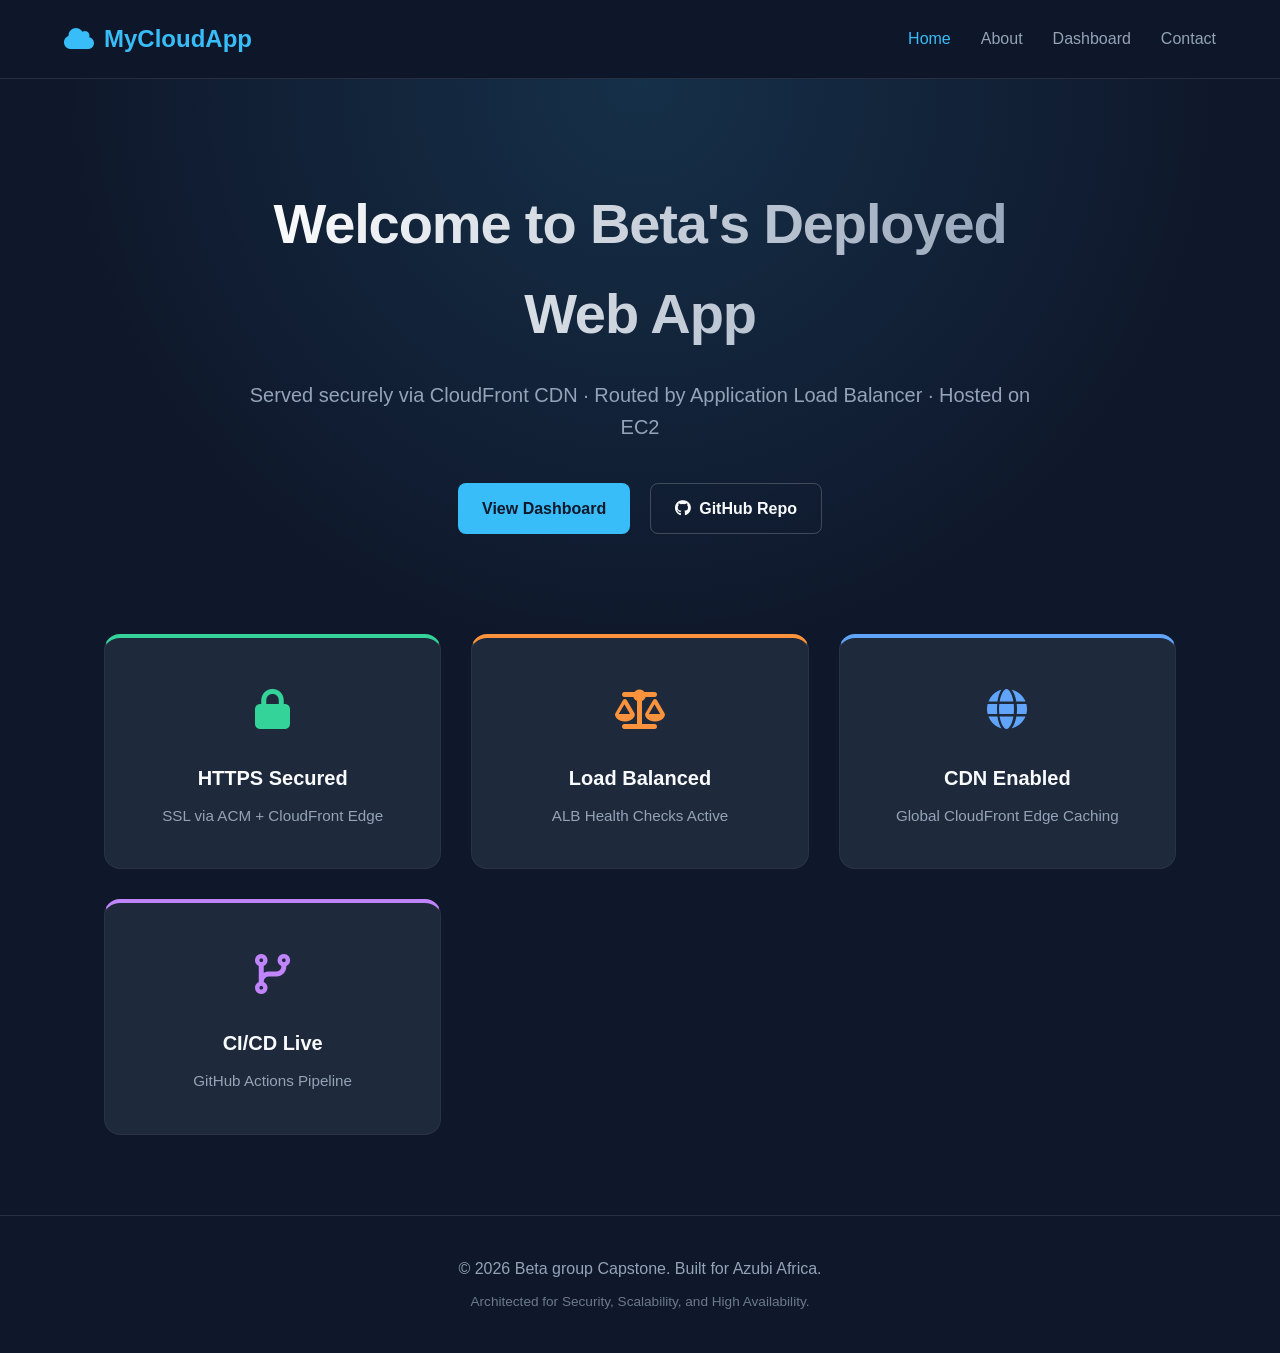
==== index.html @ 119392e4 "feat: finalized production HTML, CSS, and JS for pipeline" ====
<!DOCTYPE html>
<html lang="en">
<head>
    <meta charset="UTF-8">
    <meta name="viewport" content="width=device-width, initial-scale=1.0">
    <meta name="description" content="Secure, scalable, and highly available web application deployed on AWS.">
    <title>MyCloudApp | AWS Capstone Deployment</title>
    
    <!-- CSS served via S3/CloudFront -->
    <link rel="stylesheet" href="/assets/style.css">
    <!-- FontAwesome for professional icons -->
    <link rel="stylesheet" href="https://cdnjs.cloudflare.com/ajax/libs/font-awesome/6.4.0/css/all.min.css">
    
    <!-- JS served via S3/CloudFront -->
    <script src="/assets/script.js" defer></script>
</head>
<body>
    <!-- Navigation -->
    <nav class="navbar">
        <div class="logo">
            <i class="fa-solid fa-cloud"></i> MyCloudApp
        </div>
        <ul class="nav-links">
            <li><a href="#" class="active">Home</a></li>
            <li><a href="#">About</a></li>
            <li><a href="#">Dashboard</a></li>
            <li><a href="#">Contact</a></li>
        </ul>
    </nav>

    <!-- Hero Section -->
    <header class="hero">
        <div class="hero-content">
            <h1>Welcome to Beta's Deployed Web App</h1>
            <p>Served securely via CloudFront CDN · Routed by Application Load Balancer · Hosted on EC2</p>
            <div class="hero-buttons">
                <a href="#" class="btn btn-primary">View Dashboard</a>
                <a href="https://github.com/AmoahEmmanuelLarbi/AZUBI_AFRICA_BETA_aws-secure-scalable-webapp" target="_blank" class="btn btn-secondary"><i class="fa-brands fa-github"></i> GitHub Repo</a>
            </div>
        </div>
    </header>

    <!-- Architecture Features -->
    <section class="features">
        <div class="card card-green">
            <div class="icon-wrapper"><i class="fa-solid fa-lock"></i></div>
            <h3>HTTPS Secured</h3>
            <p>SSL via ACM + CloudFront Edge</p>
        </div>
        <div class="card card-orange">
            <div class="icon-wrapper"><i class="fa-solid fa-scale-balanced"></i></div>
            <h3>Load Balanced</h3>
            <p>ALB Health Checks Active</p>
        </div>
        <div class="card card-blue">
            <div class="icon-wrapper"><i class="fa-solid fa-globe"></i></div>
            <h3>CDN Enabled</h3>
            <p>Global CloudFront Edge Caching</p>
        </div>
        <div class="card card-purple">
            <div class="icon-wrapper"><i class="fa-solid fa-code-branch"></i></div>
            <h3>CI/CD Live</h3>
            <p>GitHub Actions Pipeline</p>
        </div>
    </section>

    <!-- Footer -->
    <footer>
        <p>&copy; <span id="year"></span> Beta group Capstone. Built for Azubi Africa.</p>
        <p class="footer-sub">Architected for Security, Scalability, and High Availability.</p>
    </footer>
</body>
</html>
---- assets/style.css ----
/* =========================================
   Base Reset & Variables
   ========================================= */
   :root {
    --bg-dark: #0f172a;
    --bg-card: #1e293b;
    --text-main: #f8fafc;
    --text-muted: #94a3b8;
    --primary: #38bdf8;
    --primary-hover: #0ea5e9;
}

* {
    margin: 0;
    padding: 0;
    box-sizing: border-box;
    font-family: 'Segoe UI', Roboto, Helvetica, Arial, sans-serif;
}

body {
    background-color: var(--bg-dark);
    color: var(--text-main);
    line-height: 1.6;
    min-height: 100vh;
    display: flex;
    flex-direction: column;
}

/* =========================================
   Navigation
   ========================================= */
.navbar {
    display: flex;
    justify-content: space-between;
    align-items: center;
    padding: 20px 5%;
    background-color: rgba(15, 23, 42, 0.95);
    border-bottom: 1px solid rgba(255, 255, 255, 0.1);
    position: sticky;
    top: 0;
    z-index: 100;
    backdrop-filter: blur(10px);
}

.logo {
    font-size: 1.5rem;
    font-weight: 700;
    color: var(--primary);
    display: flex;
    align-items: center;
    gap: 10px;
}

.nav-links {
    list-style: none;
    display: flex;
    gap: 30px;
}

.nav-links a {
    color: var(--text-muted);
    text-decoration: none;
    font-weight: 500;
    transition: color 0.3s ease;
}

.nav-links a:hover,
.nav-links a.active {
    color: var(--primary);
}

/* =========================================
   Hero Section
   ========================================= */
.hero {
    text-align: center;
    padding: 100px 20px;
    background: radial-gradient(circle at 50% 0%, rgba(56, 189, 248, 0.15) 0%, transparent 70%);
    flex: 1;
}

.hero-content {
    max-width: 800px;
    margin: 0 auto;
}

.hero h1 {
    font-size: 3.5rem;
    font-weight: 800;
    margin-bottom: 20px;
    letter-spacing: -0.02em;
    background: linear-gradient(to right, #fff, #94a3b8);
    -webkit-background-clip: text;
    -webkit-text-fill-color: transparent;
}

.hero p {
    font-size: 1.25rem;
    color: var(--text-muted);
    margin-bottom: 40px;
}

/* Buttons */
.hero-buttons {
    display: flex;
    justify-content: center;
    gap: 20px;
}

.btn {
    padding: 12px 24px;
    border-radius: 8px;
    text-decoration: none;
    font-weight: 600;
    transition: all 0.3s ease;
    display: inline-flex;
    align-items: center;
    gap: 8px;
}

.btn-primary {
    background-color: var(--primary);
    color: var(--bg-dark);
}

.btn-primary:hover {
    background-color: var(--primary-hover);
    transform: translateY(-2px);
}

.btn-secondary {
    background-color: transparent;
    color: var(--text-main);
    border: 1px solid rgba(255, 255, 255, 0.2);
}

.btn-secondary:hover {
    background-color: rgba(255, 255, 255, 0.05);
    transform: translateY(-2px);
}

/* =========================================
   Feature Cards
   ========================================= */
.features {
    display: grid;
    grid-template-columns: repeat(auto-fit, minmax(250px, 1fr));
    gap: 30px;
    padding: 0 5% 80px 5%;
    max-width: 1200px;
    margin: 0 auto;
    width: 100%;
}

.card {
    background-color: var(--bg-card);
    padding: 40px 30px;
    border-radius: 16px;
    text-align: center;
    border: 1px solid rgba(255, 255, 255, 0.05);
    transition: transform 0.3s ease, box-shadow 0.3s ease;
    position: relative;
    overflow: hidden;
}

.card:hover {
    transform: translateY(-10px);
    box-shadow: 0 20px 40px rgba(0, 0, 0, 0.4);
}

.icon-wrapper {
    font-size: 2.5rem;
    margin-bottom: 20px;
}

.card h3 {
    font-size: 1.25rem;
    margin-bottom: 10px;
}

.card p {
    color: var(--text-muted);
    font-size: 0.95rem;
}

/* Card Specific Colors */
.card-green .icon-wrapper { color: #34d399; }
.card-green { border-top: 4px solid #34d399; }

.card-orange .icon-wrapper { color: #fb923c; }
.card-orange { border-top: 4px solid #fb923c; }

.card-blue .icon-wrapper { color: #60a5fa; }
.card-blue { border-top: 4px solid #60a5fa; }

.card-purple .icon-wrapper { color: #c084fc; }
.card-purple { border-top: 4px solid #c084fc; }

/* =========================================
   Footer
   ========================================= */
footer {
    text-align: center;
    padding: 40px 20px;
    border-top: 1px solid rgba(255, 255, 255, 0.1);
    color: var(--text-muted);
}

.footer-sub {
    margin-top: 10px;
    font-size: 0.85rem;
    opacity: 0.7;
}

/* Responsive Design */
@media (max-width: 768px) {
    .hero h1 { font-size: 2.5rem; }
    .hero-buttons { flex-direction: column; }
    .nav-links { display: none; } /* In a real app, you'd add a hamburger menu here */
}
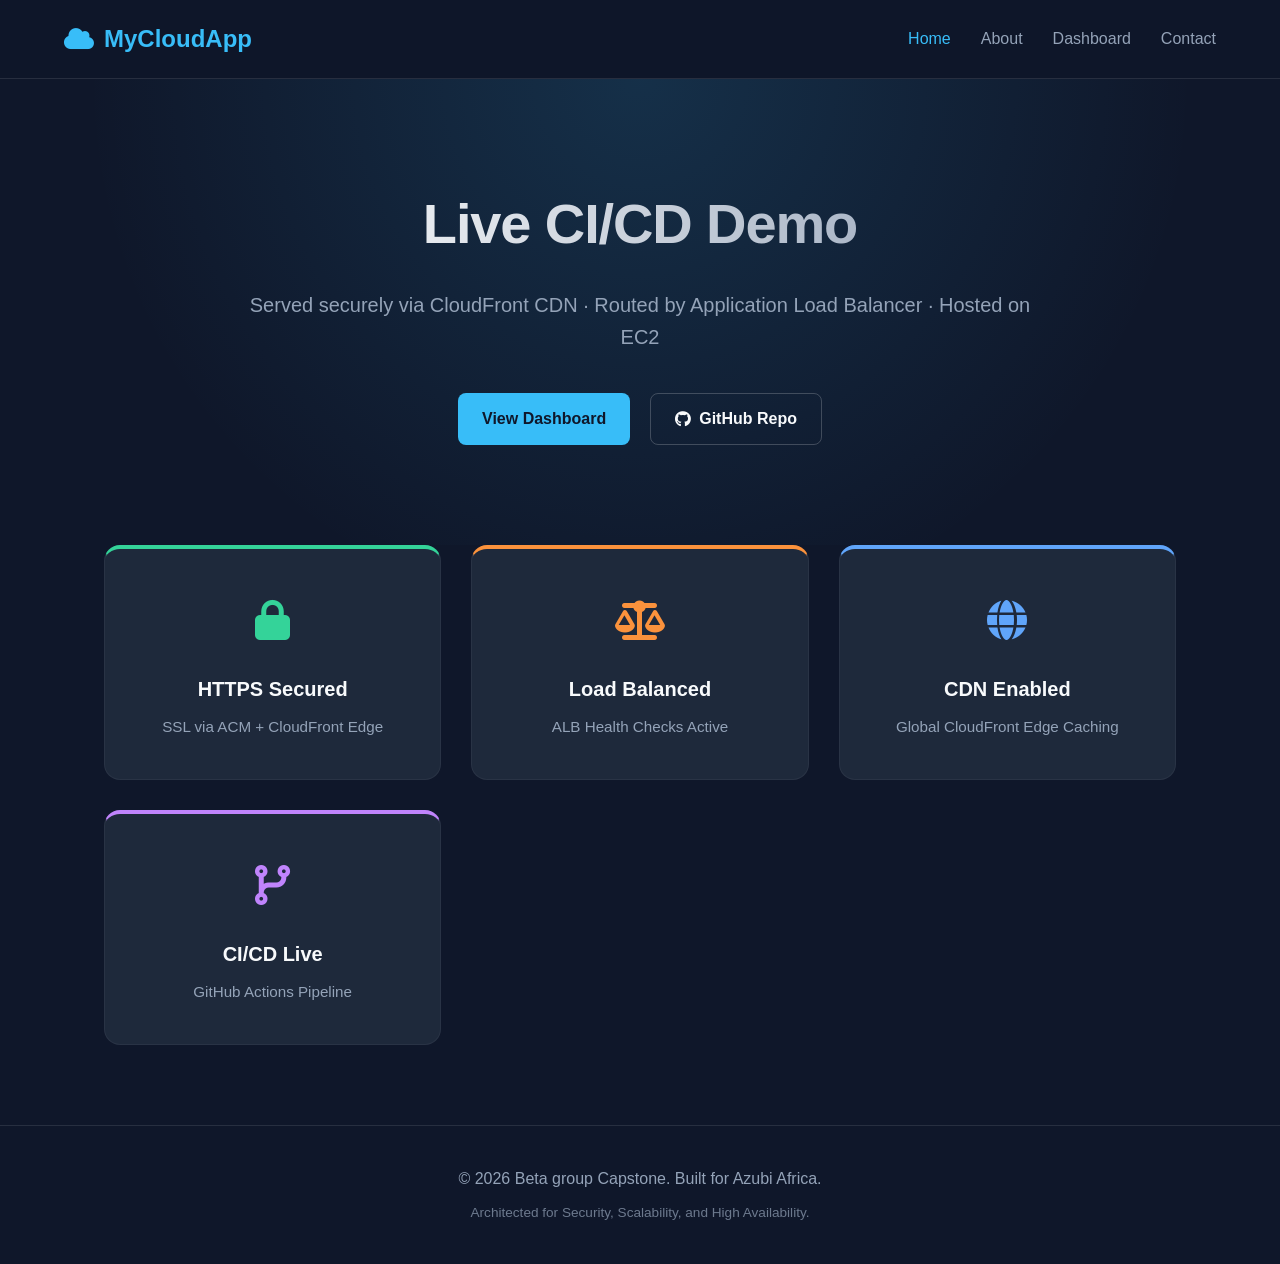
==== commit cf413b95: "Update index.html" ====
--- a/index.html
+++ b/index.html
@@ -31,7 +31,7 @@
     <!-- Hero Section -->
     <header class="hero">
         <div class="hero-content">
-            <h1>Welcome to Beta's Deployed Web App</h1>
+            <h1>Live CI/CD Demo</h1>
             <p>Served securely via CloudFront CDN · Routed by Application Load Balancer · Hosted on EC2</p>
             <div class="hero-buttons">
                 <a href="#" class="btn btn-primary">View Dashboard</a>
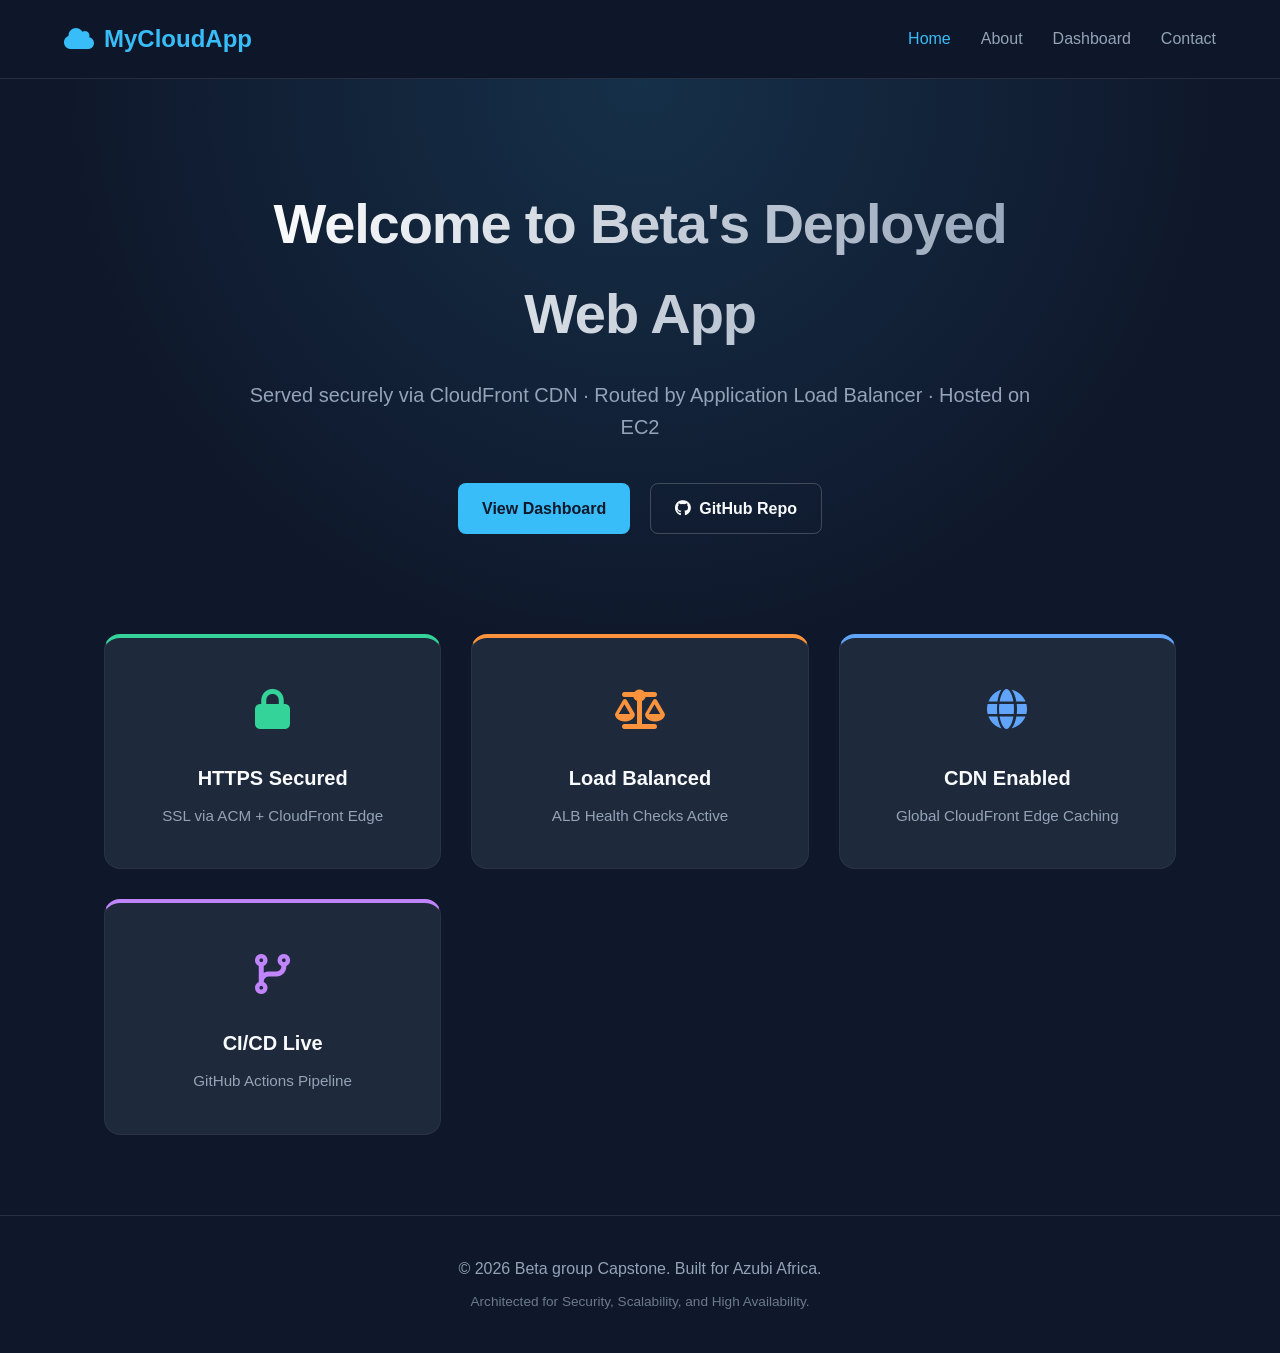
==== commit d57240fe: "Update index.html" ====
--- a/index.html
+++ b/index.html
@@ -31,7 +31,7 @@
     <!-- Hero Section -->
     <header class="hero">
         <div class="hero-content">
-            <h1>Live CI/CD Demo</h1>
+            <h1>Welcome to Beta's Deployed Web App</h1>
             <p>Served securely via CloudFront CDN · Routed by Application Load Balancer · Hosted on EC2</p>
             <div class="hero-buttons">
                 <a href="#" class="btn btn-primary">View Dashboard</a>
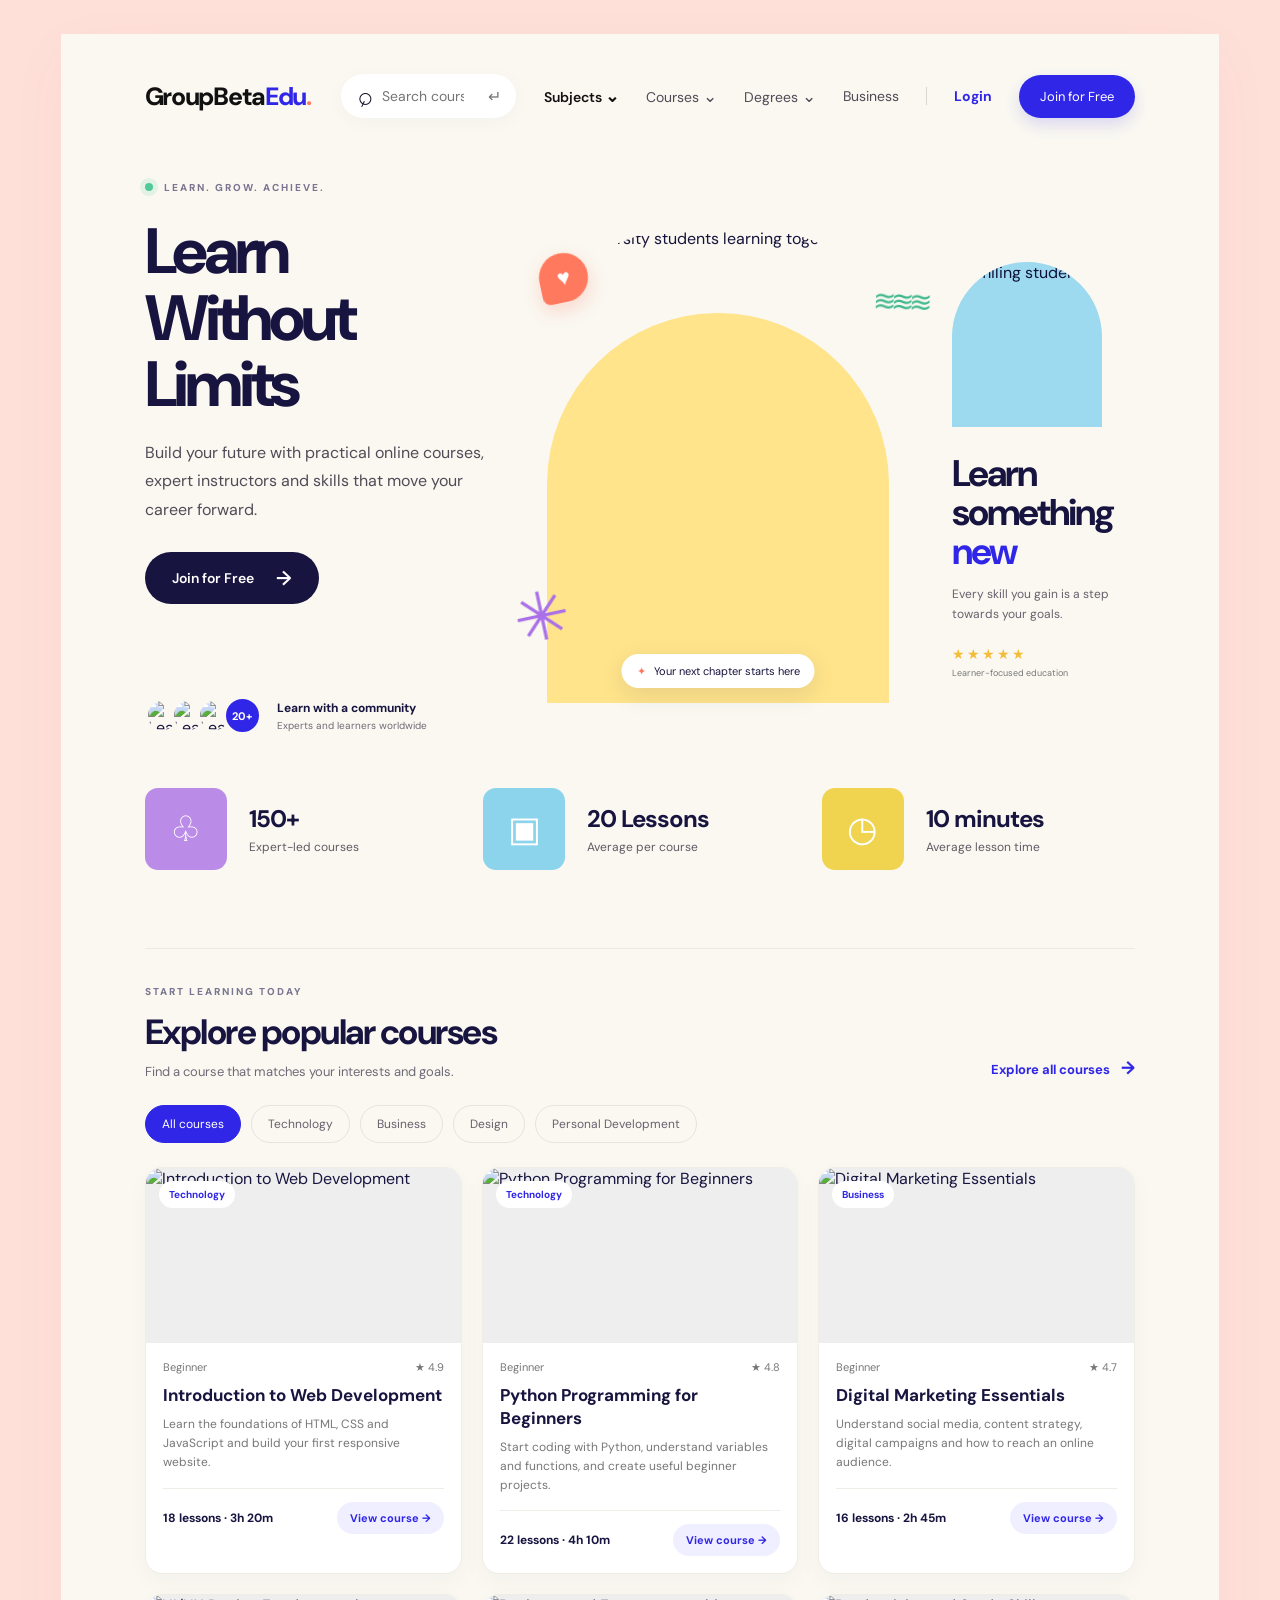
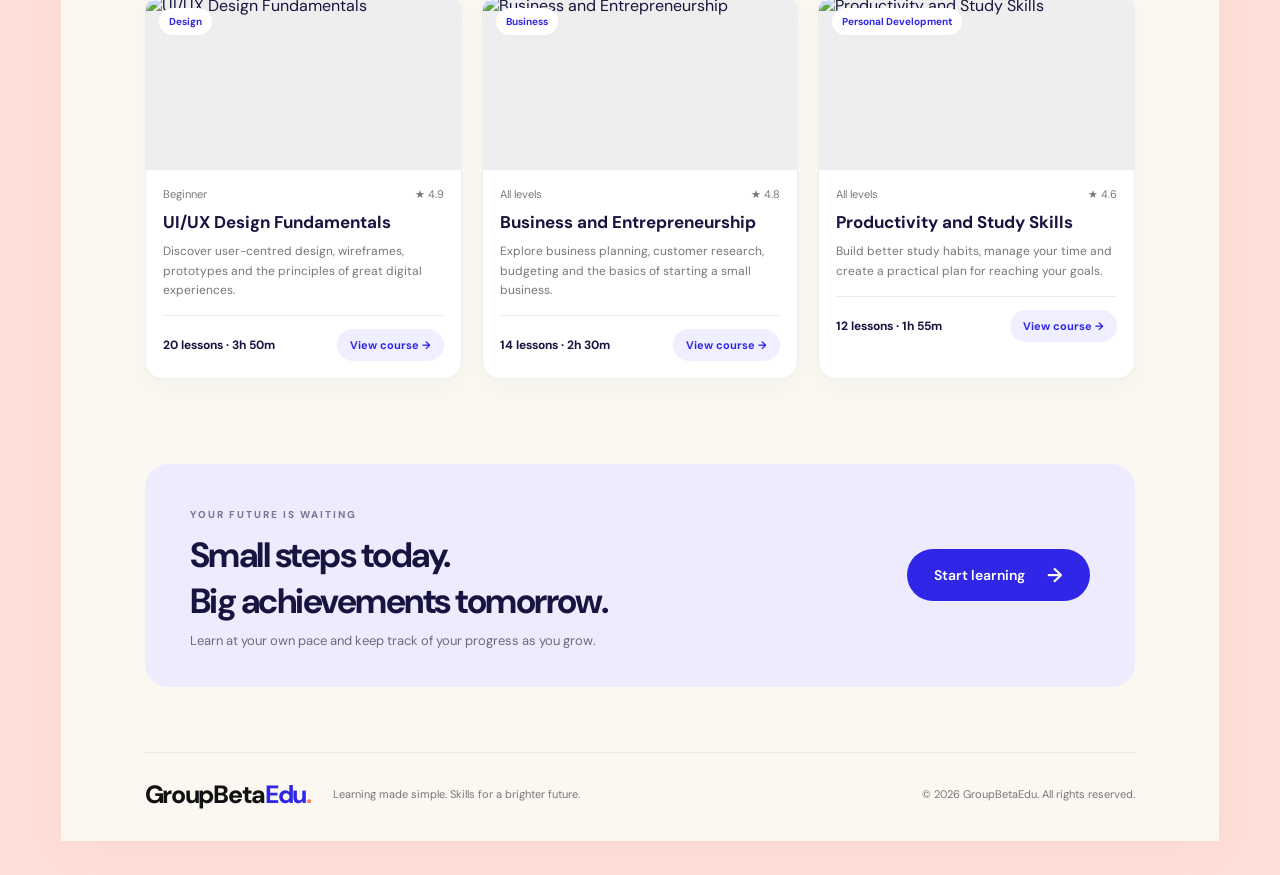
==== commit 8ff8ad4c: "feat: update html home page" ====
--- a/index.html
+++ b/index.html
@@ -1,74 +1,153 @@
 <!DOCTYPE html>
 <html lang="en">
 <head>
-    <meta charset="UTF-8">
-    <meta name="viewport" content="width=device-width, initial-scale=1.0">
-    <meta name="description" content="Secure, scalable, and highly available web application deployed on AWS.">
-    <title>MyCloudApp | AWS Capstone Deployment</title>
-    
-    <!-- CSS served via S3/CloudFront -->
-    <link rel="stylesheet" href="/assets/style.css">
-    <!-- FontAwesome for professional icons -->
-    <link rel="stylesheet" href="https://cdnjs.cloudflare.com/ajax/libs/font-awesome/6.4.0/css/all.min.css">
-    
-    <!-- JS served via S3/CloudFront -->
-    <script src="/assets/script.js" defer></script>
+  <meta charset="UTF-8">
+  <meta name="viewport" content="width=device-width, initial-scale=1.0">
+  <meta name="description" content="GroupBetaEdu - learn new skills with flexible online courses.">
+  <title>GroupBetaEdu | Learn Without Limits</title>
+  <link rel="preconnect" href="https://fonts.googleapis.com">
+  <link rel="preconnect" href="https://fonts.gstatic.com" crossorigin>
+  <link href="https://fonts.googleapis.com/css2?family=DM+Sans:wght@400;500;600;700;800&display=swap" rel="stylesheet">
+  <link rel="stylesheet" href="styles.css">
 </head>
 <body>
-    <!-- Navigation -->
-    <nav class="navbar">
-        <div class="logo">
-            <i class="fa-solid fa-cloud"></i> MyCloudApp
+  <main class="page-shell">
+    <header class="navbar">
+      <a class="brand" href="#" aria-label="GroupBetaEdu home">GroupBeta<span>Edu</span><b>.</b></a>
+      <form class="search-box" id="searchForm">
+        <span aria-hidden="true">⌕</span>
+        <input id="courseSearch" type="search" placeholder="Search courses" aria-label="Search courses">
+        <button type="submit" aria-label="Search">↵</button>
+      </form>
+      <button class="menu-toggle" id="menuToggle" aria-label="Open navigation" aria-expanded="false">☰</button>
+      <nav class="nav-links" id="navLinks">
+        <div class="nav-dropdown">
+          <button class="nav-item dropdown-toggle" data-menu="subjectsMenu">Subjects <span>⌄</span></button>
+          <div class="dropdown-menu" id="subjectsMenu">
+            <button data-category="Technology">Technology</button>
+            <button data-category="Business">Business</button>
+            <button data-category="Design">Design</button>
+            <button data-category="Personal Development">Personal Development</button>
+          </div>
         </div>
-        <ul class="nav-links">
-            <li><a href="#" class="active">Home</a></li>
-            <li><a href="#">About</a></li>
-            <li><a href="#">Dashboard</a></li>
-            <li><a href="#">Contact</a></li>
-        </ul>
-    </nav>
-
-    <!-- Hero Section -->
-    <header class="hero">
-        <div class="hero-content">
-            <h1>Welcome to Beta's Deployed Web App</h1>
-            <p>Served securely via CloudFront CDN · Routed by Application Load Balancer · Hosted on EC2</p>
-            <div class="hero-buttons">
-                <a href="#" class="btn btn-primary">View Dashboard</a>
-                <a href="https://github.com/AmoahEmmanuelLarbi/AZUBI_AFRICA_BETA_aws-secure-scalable-webapp" target="_blank" class="btn btn-secondary"><i class="fa-brands fa-github"></i> GitHub Repo</a>
-            </div>
-        </div>
+        <a class="nav-item" href="#courses">Courses <span>⌄</span></a>
+        <a class="nav-item" href="#degrees">Degrees <span>⌄</span></a>
+        <a class="nav-item" href="#business">Business</a>
+        <button class="login-link" id="loginBtn">Login</button>
+        <button class="join-nav" id="joinBtn">Join for Free</button>
+      </nav>
     </header>
 
-    <!-- Architecture Features -->
-    <section class="features">
-        <div class="card card-green">
-            <div class="icon-wrapper"><i class="fa-solid fa-lock"></i></div>
-            <h3>HTTPS Secured</h3>
-            <p>SSL via ACM + CloudFront Edge</p>
+    <section class="hero">
+      <div class="hero-copy">
+        <div class="eyebrow"><span class="live-dot"></span> LEARN. GROW. ACHIEVE.</div>
+        <h1>Learn Without<br>Limits</h1>
+        <p class="hero-description">Build your future with practical online courses, expert instructors and skills that move your career forward.</p>
+        <button class="primary-cta" id="heroJoin">Join for Free <span>→</span></button>
+        <div class="expert-row">
+          <div class="avatar-stack">
+            <img src="https://images.unsplash.com/photo-1534528741775-53994a69daeb?w=90&h=90&fit=crop&crop=faces" alt="Learner">
+            <img src="https://images.unsplash.com/photo-1500648767791-00dcc994a43e?w=90&h=90&fit=crop&crop=faces" alt="Learner">
+            <img src="https://images.unsplash.com/photo-1544005313-94ddf0286df2?w=90&h=90&fit=crop&crop=faces" alt="Learner">
+            <span>20+</span>
+          </div>
+          <div><strong>Learn with a community</strong><small>Experts and learners worldwide</small></div>
         </div>
-        <div class="card card-orange">
-            <div class="icon-wrapper"><i class="fa-solid fa-scale-balanced"></i></div>
-            <h3>Load Balanced</h3>
-            <p>ALB Health Checks Active</p>
+      </div>
+
+      <div class="hero-visual">
+        <div class="hero-blob"></div>
+        <div class="floating-heart">♥</div>
+        <div class="floating-spark">✳</div>
+        <div class="floating-waves">≋≋≋</div>
+        <img class="main-student" src="https://images.unsplash.com/photo-1523240795612-9a054b0db644?w=850&h=1050&fit=crop&crop=faces" alt="Happy university students learning together">
+        <div class="image-caption"><span>✦</span> Your next chapter starts here</div>
+      </div>
+
+      <aside class="success-card">
+        <div class="success-photo">
+          <img src="https://images.unsplash.com/photo-1517841905240-472988babdf9?w=420&h=420&fit=crop&crop=faces" alt="Smiling student">
         </div>
-        <div class="card card-blue">
-            <div class="icon-wrapper"><i class="fa-solid fa-globe"></i></div>
-            <h3>CDN Enabled</h3>
-            <p>Global CloudFront Edge Caching</p>
-        </div>
-        <div class="card card-purple">
-            <div class="icon-wrapper"><i class="fa-solid fa-code-branch"></i></div>
-            <h3>CI/CD Live</h3>
-            <p>GitHub Actions Pipeline</p>
-        </div>
+        <strong class="success-number">Learn<br>something<br><em>new</em></strong>
+        <p>Every skill you gain is a step towards your goals.</p>
+        <div class="success-rating"><span>★★★★★</span> Learner-focused education</div>
+      </aside>
     </section>
 
-    <!-- Footer -->
-    <footer>
-        <p>&copy; <span id="year"></span> Beta group Capstone. Built for Azubi Africa.</p>
-        <p class="footer-sub">Architected for Security, Scalability, and High Availability.</p>
+    <section class="stats" aria-label="Learning platform highlights">
+      <article class="stat-item">
+        <div class="stat-icon purple">♧</div>
+        <div><strong>150+</strong><p>Expert-led courses</p></div>
+      </article>
+      <article class="stat-item">
+        <div class="stat-icon blue">▣</div>
+        <div><strong>20 Lessons</strong><p>Average per course</p></div>
+      </article>
+      <article class="stat-item">
+        <div class="stat-icon yellow">◷</div>
+        <div><strong>10 minutes</strong><p>Average lesson time</p></div>
+      </article>
+    </section>
+
+    <section class="courses-section" id="courses">
+      <div class="section-heading">
+        <div><span class="section-kicker">START LEARNING TODAY</span><h2>Explore popular courses</h2><p>Find a course that matches your interests and goals.</p></div>
+        <a href="#allCourses" class="view-all">Explore all courses <span>→</span></a>
+      </div>
+      <div class="category-pills" id="categoryPills">
+        <button class="active" data-category="All">All courses</button>
+        <button data-category="Technology">Technology</button>
+        <button data-category="Business">Business</button>
+        <button data-category="Design">Design</button>
+        <button data-category="Personal Development">Personal Development</button>
+      </div>
+      <div class="course-grid" id="courseGrid"></div>
+      <p class="empty-state" id="emptyState" hidden>No courses match your search. Try another keyword.</p>
+    </section>
+
+    <section class="learning-banner" id="degrees">
+      <div><span class="section-kicker">YOUR FUTURE IS WAITING</span><h2>Small steps today.<br>Big achievements tomorrow.</h2><p>Learn at your own pace and keep track of your progress as you grow.</p></div>
+      <button class="primary-cta" id="bannerJoin">Start learning <span>→</span></button>
+    </section>
+
+    <footer id="business">
+      <a class="brand" href="#">GroupBeta<span>Edu</span><b>.</b></a>
+      <p>Learning made simple. Skills for a brighter future.</p>
+      <span>© <span id="year"></span> GroupBetaEdu. All rights reserved.</span>
     </footer>
+  </main>
+
+  <div class="modal-backdrop" id="authModal" hidden>
+    <section class="auth-modal" role="dialog" aria-modal="true" aria-labelledby="modalTitle">
+      <button class="modal-close" id="modalClose" aria-label="Close dialog">×</button>
+      <div class="modal-mark">GB<span>.</span></div>
+      <h2 id="modalTitle">Join GroupBetaEdu</h2>
+      <p id="modalIntro">Create your free learner account and start exploring courses.</p>
+      <form id="authForm">
+        <label id="nameLabel">Full name<input id="fullName" type="text" placeholder="Enter your name" required></label>
+        <label>Email address<input id="email" type="email" placeholder="you@example.com" required></label>
+        <label>Password<input id="password" type="password" placeholder="At least 6 characters" minlength="6" required></label>
+        <button class="primary-cta modal-submit" type="submit" id="authSubmit">Create free account</button>
+      </form>
+      <p class="modal-switch" id="modalSwitch">Already have an account? <button type="button" id="switchAuth">Login</button></p>
+      <p class="form-message" id="formMessage" role="status"></p>
+      <small class="demo-note">Demo interface: account details are not sent to a server.</small>
+    </section>
+  </div>
+
+  <div class="modal-backdrop" id="courseModal" hidden>
+    <section class="course-modal" role="dialog" aria-modal="true" aria-labelledby="courseModalTitle">
+      <button class="modal-close" id="courseModalClose" aria-label="Close dialog">×</button>
+      <img id="courseModalImage" src="" alt="">
+      <span class="course-category" id="courseModalCategory"></span>
+      <h2 id="courseModalTitle"></h2>
+      <p id="courseModalDescription"></p>
+      <div class="course-modal-meta" id="courseModalMeta"></div>
+      <button class="primary-cta" id="enrolCourseBtn">Enrol in this course <span>→</span></button>
+      <p class="form-message" id="enrolMessage" role="status"></p>
+    </section>
+  </div>
+  <div class="toast" id="toast" role="status"></div>
+  <script src="app.js"></script>
 </body>
-</html>
-
+</html>
--- a/styles.css
+++ b/styles.css
@@ -0,0 +1,89 @@
+*{box-sizing:border-box;margin:0;padding:0}
+:root{--ink:#17143f;--purple:#3026e8;--peach:#ffe0d9;--cream:#faf8f1;--muted:#6e6b78;--green:#41b98b}
+html{scroll-behavior:smooth}
+body{font-family:"DM Sans",Arial,sans-serif;background:var(--peach);color:var(--ink);padding:34px 4.8%}
+button,input{font:inherit}
+button,a{-webkit-tap-highlight-color:transparent}
+button{cursor:pointer}
+.page-shell{max-width:1440px;margin:auto;background:var(--cream);padding:30px clamp(24px,6.5vw,88px) 0;overflow:hidden;box-shadow:0 18px 60px #5b30200a}
+.navbar{height:64px;display:flex;align-items:center;gap:28px;position:relative;z-index:10}
+.brand{font-size:25px;font-weight:800;letter-spacing:-1.3px;text-decoration:none;color:#111}
+.brand span{color:var(--purple)}.brand b{color:#ff795f}
+.search-box{height:44px;width:265px;border-radius:30px;background:#fff;display:flex;align-items:center;padding:0 15px;gap:10px;margin-left:2px;box-shadow:0 4px 20px #1b174008}
+.search-box span{font-size:26px;line-height:1;color:#16152c;transform:rotate(-20deg)}
+.search-box input{border:0;outline:0;background:transparent;width:100%;font-size:14px;color:var(--ink)}
+.search-box button{border:0;background:none;color:#777;font-size:16px}
+.nav-links{margin-left:auto;display:flex;align-items:center;gap:27px}
+.nav-item{border:0;background:none;color:#4d4b55;text-decoration:none;font-size:14px;white-space:nowrap}
+.nav-item:first-child{color:#111;font-weight:600}.nav-item span{font-size:17px}
+.nav-dropdown{position:relative}.dropdown-menu{display:none;position:absolute;top:32px;left:-14px;min-width:190px;background:#fff;padding:9px;border-radius:14px;box-shadow:0 12px 35px #17143f20}
+.dropdown-menu.open{display:grid}.dropdown-menu button{border:0;background:#fff;text-align:left;padding:11px;border-radius:8px;color:var(--ink)}.dropdown-menu button:hover{background:#f1efff;color:var(--purple)}
+.login-link{border:0;border-left:1px solid #d8d4ce;padding-left:27px;background:none;color:var(--purple);font-weight:700;font-size:14px}
+.join-nav{background:var(--purple);color:#fff;border:0;border-radius:30px;padding:13px 21px;font-size:13px;white-space:nowrap;box-shadow:0 7px 15px #3026e826}
+.menu-toggle{display:none;margin-left:auto;border:0;background:none;font-size:25px;color:var(--ink)}
+.hero{display:grid;grid-template-columns:1.02fr 1.25fr .55fr;gap:25px;align-items:center;min-height:620px;padding:35px 0 5px}
+.hero-copy{padding:10px 0 0;position:relative;z-index:2}
+.eyebrow,.section-kicker{font-size:10px;letter-spacing:2px;font-weight:800;color:#7a7591}
+.live-dot{display:inline-block;width:8px;height:8px;background:#51c99b;border-radius:50%;margin-right:7px;box-shadow:0 0 0 5px #51c99b22}
+.hero h1{font-size:clamp(48px,5vw,75px);line-height:1.04;letter-spacing:-4px;margin:25px 0 20px;font-weight:800}
+.hero-description{font-size:16px;line-height:1.8;color:#4f4c57;max-width:365px}
+.primary-cta{border:0;background:#17143f;color:white;border-radius:40px;padding:17px 27px;margin-top:27px;font-weight:600;font-size:14px;display:inline-flex;align-items:center;gap:22px;transition:.2s}
+.primary-cta:hover{background:var(--purple);transform:translateY(-2px);box-shadow:0 9px 22px #3026e82b}
+.primary-cta span{font-size:20px;line-height:12px}
+.expert-row{display:flex;align-items:center;gap:15px;margin-top:92px}
+.avatar-stack{display:flex;align-items:center}.avatar-stack img{width:35px;height:35px;object-fit:cover;border:3px solid var(--cream);border-radius:50%;margin-right:-9px}
+.avatar-stack span{width:39px;height:39px;border-radius:50%;background:var(--purple);color:#fff;border:3px solid var(--cream);display:grid;place-items:center;font-size:11px;font-weight:700}
+.expert-row strong{display:block;font-size:12px}.expert-row small{display:block;color:var(--muted);font-size:10px;margin-top:3px}
+.hero-visual{height:500px;position:relative;display:flex;align-items:flex-end;justify-content:center}
+.hero-blob{position:absolute;width:min(82%,370px);height:390px;bottom:0;background:#ffe48b;border-radius:190px 190px 0 0}
+.main-student{position:relative;z-index:1;width:100%;height:475px;object-fit:cover;object-position:center 25%;border-radius:180px 180px 0 0;mix-blend-mode:multiply;mask-image:linear-gradient(to bottom,#000 0%,#000 88%,transparent 100%)}
+.floating-heart{position:absolute;z-index:2;top:50px;left:7%;background:#ff795f;color:white;width:49px;height:49px;border-radius:50% 50% 50% 8px;display:grid;place-items:center;font-size:22px;transform:rotate(-12deg);box-shadow:0 7px 18px #ff795f40}
+.floating-spark{position:absolute;z-index:2;bottom:42px;left:1%;font-size:67px;color:#aa70e8;transform:rotate(-12deg)}
+.floating-waves{position:absolute;z-index:2;top:80px;right:0;color:#3eb78d;font-size:28px;letter-spacing:-5px;transform:rotate(2deg)}
+.image-caption{position:absolute;z-index:3;bottom:15px;left:50%;transform:translateX(-50%);white-space:nowrap;background:#fff;padding:10px 15px;border-radius:30px;font-size:11px;box-shadow:0 7px 25px #1b17401a}.image-caption span{color:#ff795f;margin-right:5px}
+.success-card{align-self:center;padding-top:35px}
+.success-photo{width:150px;height:165px;border-radius:90px 90px 0 0;background:#9dd9ef;overflow:hidden;margin-bottom:27px}
+.success-photo img{width:100%;height:100%;object-fit:cover;mix-blend-mode:multiply}
+.success-number{font-size:37px;line-height:1.05;letter-spacing:-2px;display:block}.success-number em{font-style:normal;color:var(--purple)}
+.success-card p{font-size:12px;line-height:1.7;color:#65616c;margin-top:13px;max-width:175px}
+.success-rating{font-size:9px;color:#777;margin-top:20px}.success-rating span{color:#f4bd38;display:block;font-size:14px;letter-spacing:2px;margin-bottom:4px}
+.stats{display:grid;grid-template-columns:repeat(3,1fr);gap:25px;padding:40px 0 78px}
+.stat-item{display:flex;align-items:center;gap:22px}
+.stat-icon{width:82px;height:82px;border-radius:13px;display:grid;place-items:center;font-size:35px;color:white}
+.stat-icon.purple{background:#bb8be8}.stat-icon.blue{background:#8bd4eb}.stat-icon.yellow{background:#f0d34f}
+.stat-item strong{font-size:24px;letter-spacing:-1px}.stat-item p{font-size:12px;color:#5e5b64;margin-top:5px}
+.courses-section{padding:30px 0 85px;border-top:1px solid #eee9df}
+.section-heading{display:flex;justify-content:space-between;align-items:end;gap:20px;margin-bottom:25px}
+.section-heading h2,.learning-banner h2{font-size:35px;letter-spacing:-1.5px;margin-top:9px}
+.section-heading p,.learning-banner p{font-size:13px;color:var(--muted);margin-top:8px}
+.view-all{color:var(--purple);text-decoration:none;font-size:13px;font-weight:700}.view-all span{font-size:18px;margin-left:8px}
+.category-pills{display:flex;gap:10px;flex-wrap:wrap;margin-bottom:24px}
+.category-pills button{border:1px solid #e8e3dc;background:transparent;border-radius:30px;padding:10px 16px;color:#66616d;font-size:12px}
+.category-pills button.active,.category-pills button:hover{background:var(--purple);border-color:var(--purple);color:#fff}
+.course-grid{display:grid;grid-template-columns:repeat(3,1fr);gap:20px}
+.course-card{background:#fff;border-radius:17px;overflow:hidden;border:1px solid #f0ece6;transition:.25s;box-shadow:0 8px 25px #17143f08}
+.course-card:hover{transform:translateY(-5px);box-shadow:0 16px 35px #17143f12}
+.course-image{height:175px;position:relative;background:#eee}.course-image img{width:100%;height:100%;object-fit:cover}
+.course-tag{position:absolute;top:13px;left:13px;background:#fff;padding:7px 10px;border-radius:20px;font-size:10px;font-weight:700;color:var(--purple)}
+.course-content{padding:17px}.course-meta{display:flex;justify-content:space-between;color:#777;font-size:11px}.course-content h3{font-size:17px;line-height:1.35;margin:10px 0 8px}.course-content p{font-size:12px;line-height:1.6;color:#777;min-height:38px}
+.course-bottom{display:flex;justify-content:space-between;align-items:center;margin-top:15px;padding-top:13px;border-top:1px solid #f0ede8}.course-bottom strong{font-size:12px}.course-bottom button{border:0;background:#f0efff;color:var(--purple);border-radius:20px;padding:9px 13px;font-size:11px;font-weight:700}
+.empty-state{color:var(--muted);padding:30px;text-align:center}
+.learning-banner{background:#eeebff;border-radius:24px;padding:38px 45px;display:flex;justify-content:space-between;align-items:center;margin-bottom:65px}
+.learning-banner .primary-cta{background:var(--purple);margin:0}
+footer{border-top:1px solid #eee9df;padding:25px 0 30px;display:flex;align-items:center;gap:22px;flex-wrap:wrap}
+footer p,footer>span{font-size:11px;color:#777}footer>span{margin-left:auto}
+.modal-backdrop{position:fixed;inset:0;background:#17143f88;z-index:30;display:grid;place-items:center;padding:20px}
+.modal-backdrop[hidden]{display:none}
+.auth-modal,.course-modal{position:relative;background:var(--cream);border-radius:22px;padding:34px;width:min(100%,440px);max-height:90vh;overflow:auto;box-shadow:0 25px 80px #0003}
+.modal-close{position:absolute;right:18px;top:14px;border:0;background:none;font-size:28px;color:#777}
+.modal-mark{width:43px;height:43px;background:var(--purple);color:#fff;border-radius:13px;display:grid;place-items:center;font-weight:800;margin-bottom:18px}.modal-mark span{color:#ffb19d}
+.auth-modal h2,.course-modal h2{font-size:25px;letter-spacing:-1px}.auth-modal>p,.course-modal>p{font-size:12px;color:#777;line-height:1.6;margin:8px 0 20px}
+.auth-modal label{display:block;font-size:11px;font-weight:700;margin-top:14px}.auth-modal input{display:block;width:100%;padding:13px 14px;border:1px solid #e4dfd8;border-radius:10px;background:#fff;margin-top:7px;outline-color:var(--purple);font-size:13px}
+.modal-submit{width:100%;justify-content:center;margin-top:22px}
+.modal-switch{text-align:center!important;margin:16px 0 0!important}.modal-switch button{border:0;background:none;color:var(--purple);font-weight:700}
+.form-message{font-size:12px;color:#26845f;min-height:16px;margin-top:12px}.demo-note{font-size:10px;color:#999}
+.course-modal{width:min(100%,520px)}.course-modal>img{width:100%;height:190px;object-fit:cover;border-radius:14px;margin-bottom:17px}.course-category{font-size:10px;color:var(--purple);font-weight:800;text-transform:uppercase;letter-spacing:1px}.course-modal h2{margin-top:7px}.course-modal-meta{font-size:12px;color:#777;margin-top:14px}
+.toast{position:fixed;bottom:24px;left:50%;transform:translate(-50%,20px);background:#17143f;color:#fff;padding:12px 20px;border-radius:30px;font-size:12px;opacity:0;pointer-events:none;transition:.25s;z-index:50}.toast.show{opacity:1;transform:translate(-50%,0)}
+@media(max-width:1100px){body{padding:20px}.navbar{gap:17px}.nav-links{gap:16px}.hero{grid-template-columns:1fr 1fr .45fr;gap:15px}.hero h1{font-size:58px}.success-photo{width:120px;height:140px}.success-number{font-size:30px}}
+@media(max-width:820px){.navbar{flex-wrap:wrap;height:auto;min-height:60px}.search-box{order:3;width:100%;margin:10px 0}.menu-toggle{display:block}.nav-links{display:none;position:absolute;top:58px;right:0;left:0;background:#fff;border-radius:16px;padding:18px;box-shadow:0 15px 40px #17143f20;align-items:stretch;flex-direction:column;gap:17px}.nav-links.open{display:flex}.login-link{border:0;padding:0;text-align:left}.join-nav{width:max-content}.dropdown-menu{position:static;box-shadow:none;background:#f8f7ff;margin-top:8px}.hero{grid-template-columns:1fr 1fr;min-height:unset;padding-top:45px}.hero-copy{grid-column:1;grid-row:1}.hero-visual{grid-column:2;grid-row:1;height:420px}.main-student{height:400px}.hero-blob{height:330px}.success-card{grid-column:1/-1;display:flex;align-items:center;gap:20px;padding:15px 0 0}.success-photo{width:85px;height:90px;margin:0;border-radius:50%}.success-number{font-size:24px}.success-card p{margin:0}.success-rating{display:none}.expert-row{margin-top:45px}.stats{padding:50px 0;gap:12px}.stat-item{gap:10px}.stat-icon{width:60px;height:60px;font-size:26px}.stat-item strong{font-size:18px}.course-grid{grid-template-columns:repeat(2,1fr)}}
+@media(max-width:560px){body{padding:0;background:var(--cream)}.page-shell{padding:18px 20px 0}.brand{font-size:23px}.hero{display:flex;flex-direction:column;align-items:stretch;padding-top:35px;gap:20px}.hero h1{font-size:55px;letter-spacing:-3px;margin:17px 0}.hero-description{font-size:14px}.hero-copy{order:1}.hero-visual{order:2;width:100%;height:360px;margin:auto;max-width:370px}.main-student{height:345px;width:85%}.hero-blob{height:285px;width:75%}.floating-waves{right:4%}.success-card{order:3;display:grid;grid-template-columns:75px 1fr;gap:7px 15px;padding:8px 0 20px}.success-photo{grid-row:1/3;width:75px;height:80px}.success-number{font-size:23px}.success-card p{grid-column:2}.expert-row{margin-top:38px}.stats{grid-template-columns:1fr;gap:20px;padding:28px 0 45px}.stat-icon{width:62px;height:62px}.courses-section{padding:30px 0 55px}.section-heading{align-items:start;flex-direction:column}.section-heading h2,.learning-banner h2{font-size:28px}.course-grid{grid-template-columns:1fr}.course-image{height:190px}.learning-banner{padding:27px 22px;display:block}.learning-banner .primary-cta{margin-top:20px}footer{gap:10px;display:grid}footer>span{margin-left:0}.auth-modal,.course-modal{padding:27px 22px}}
